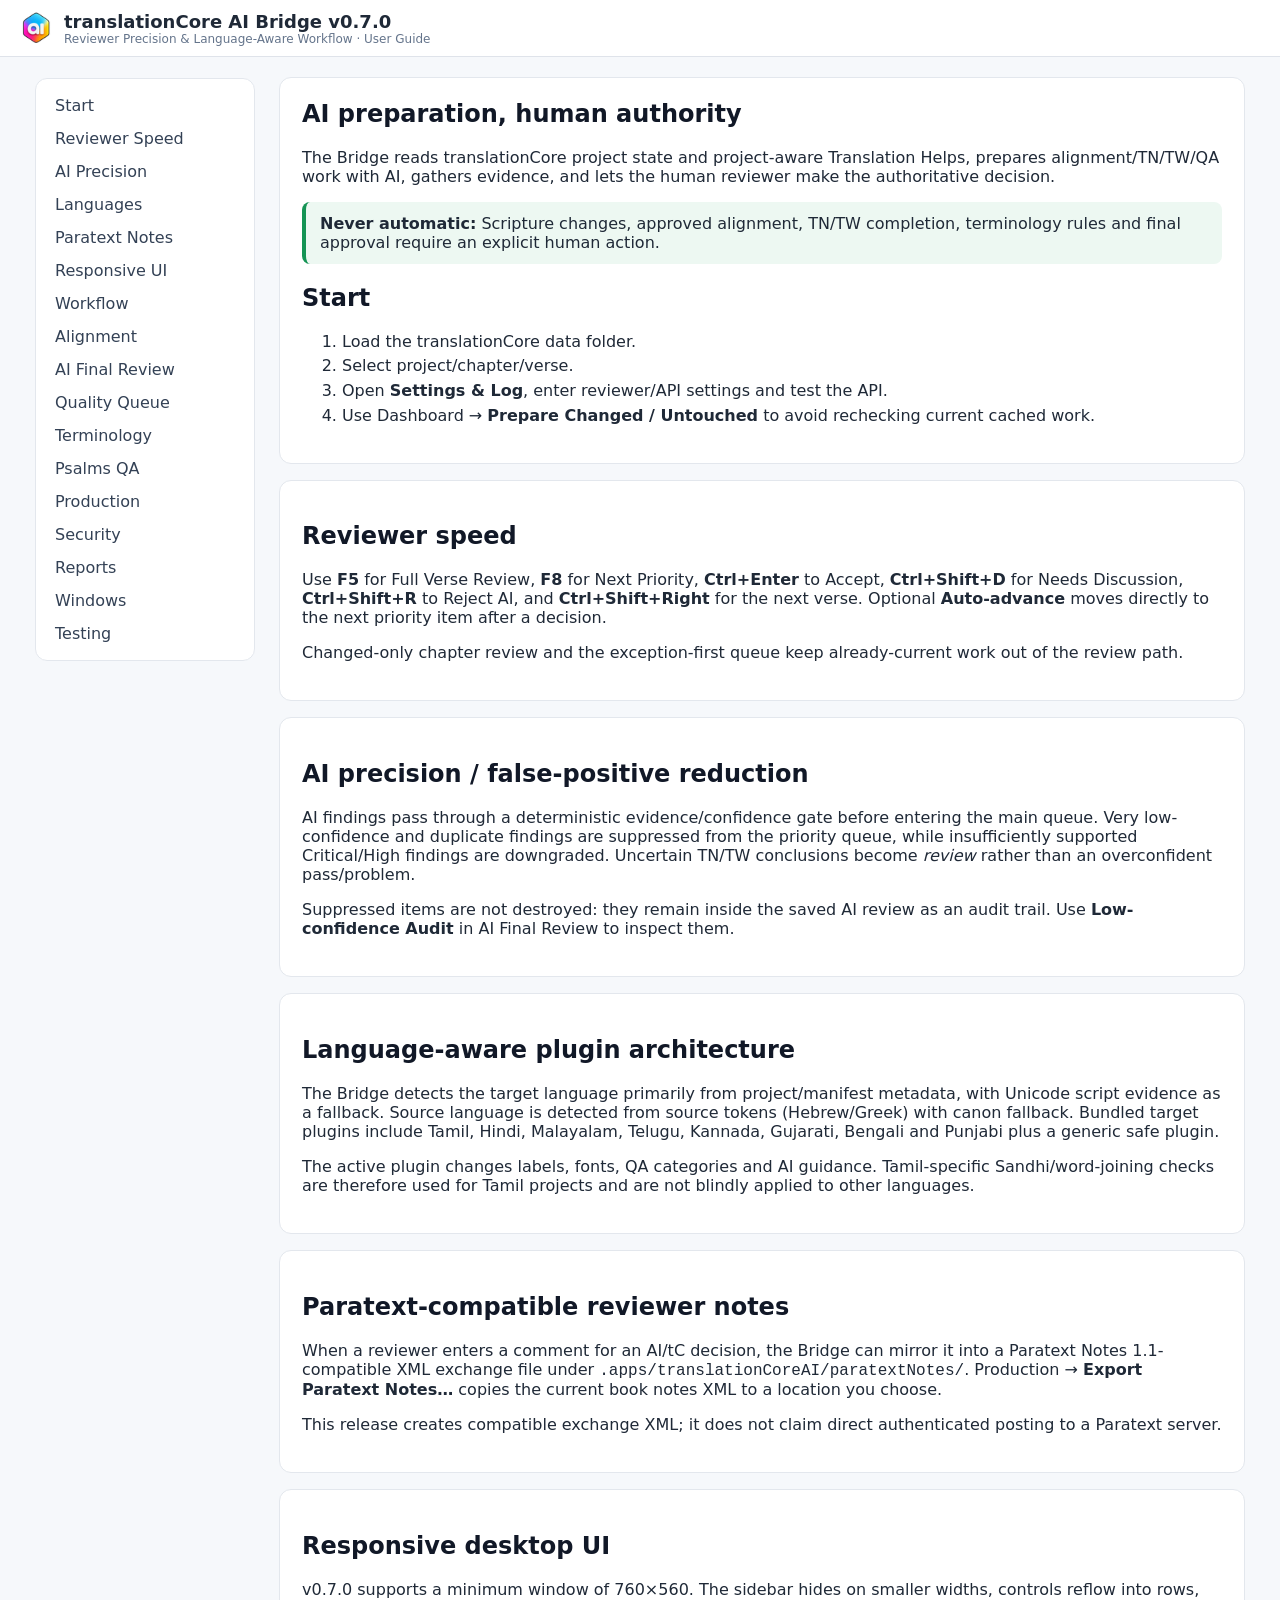
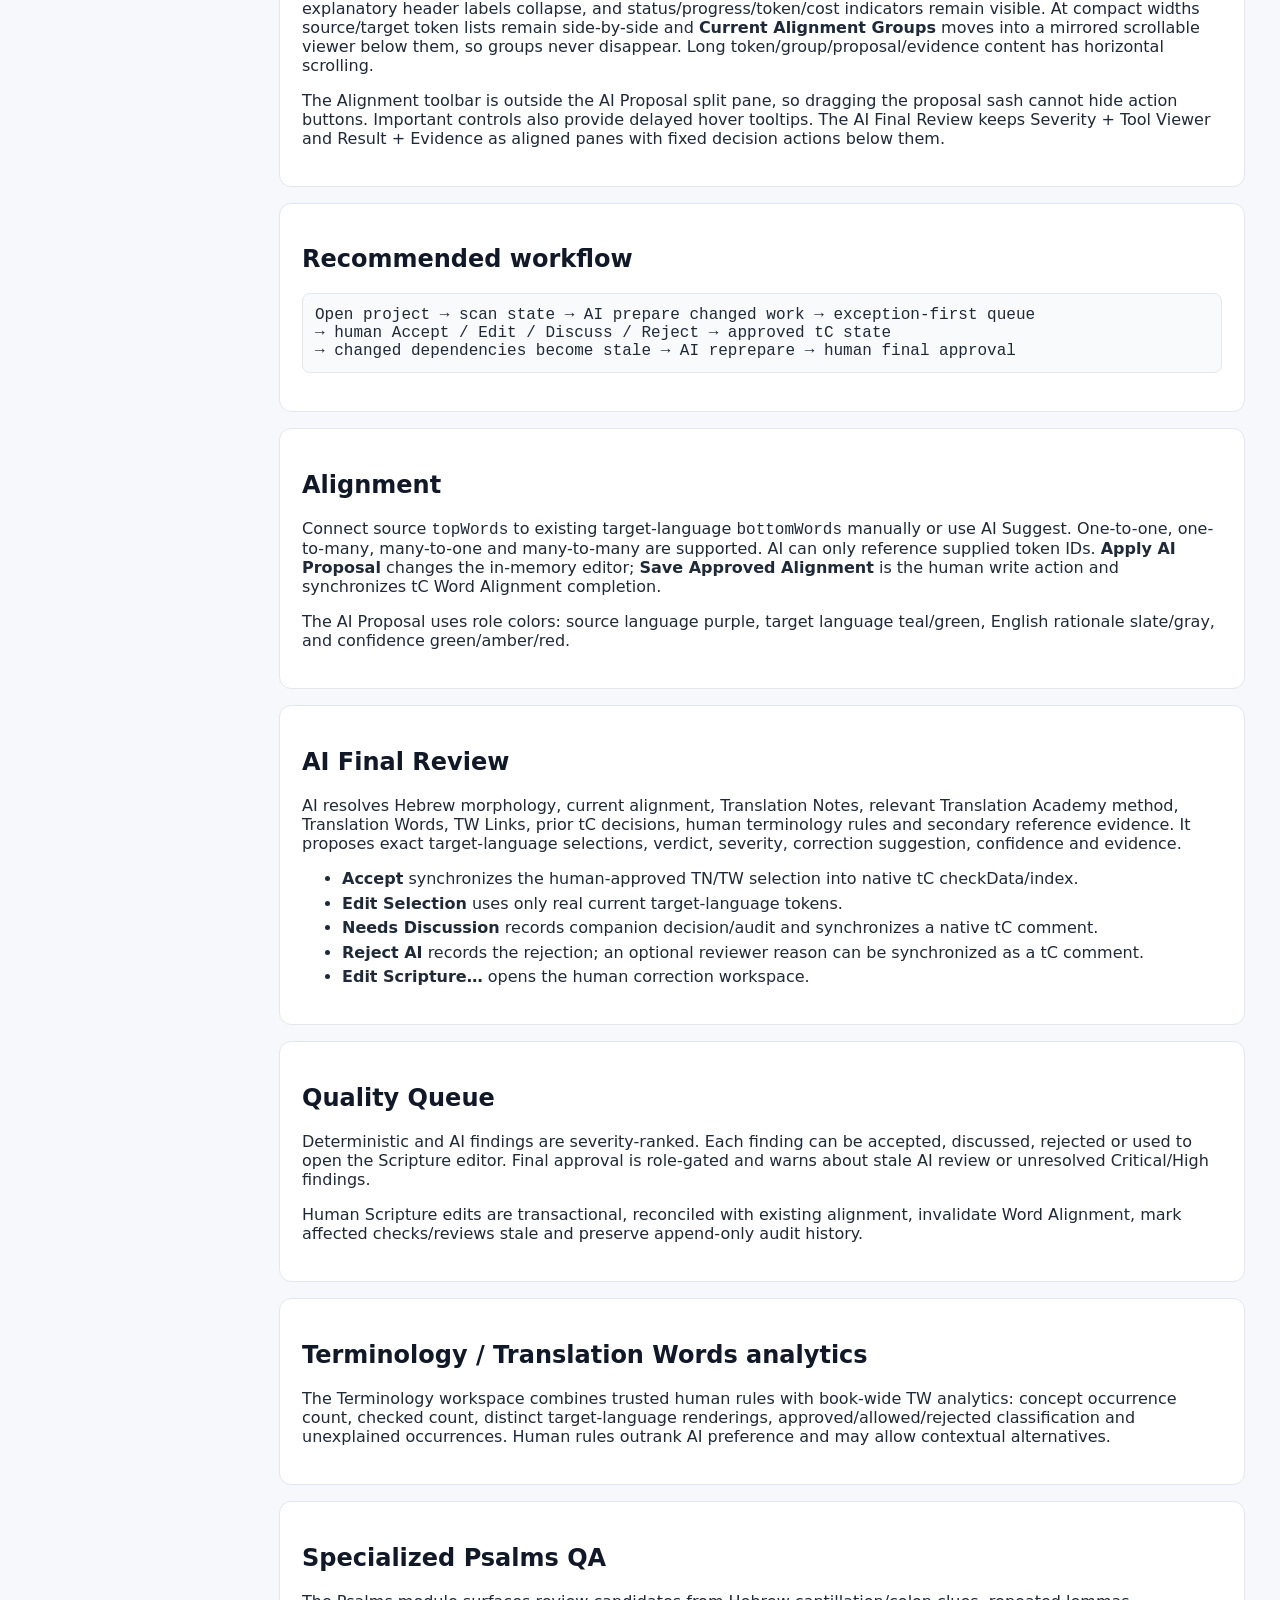
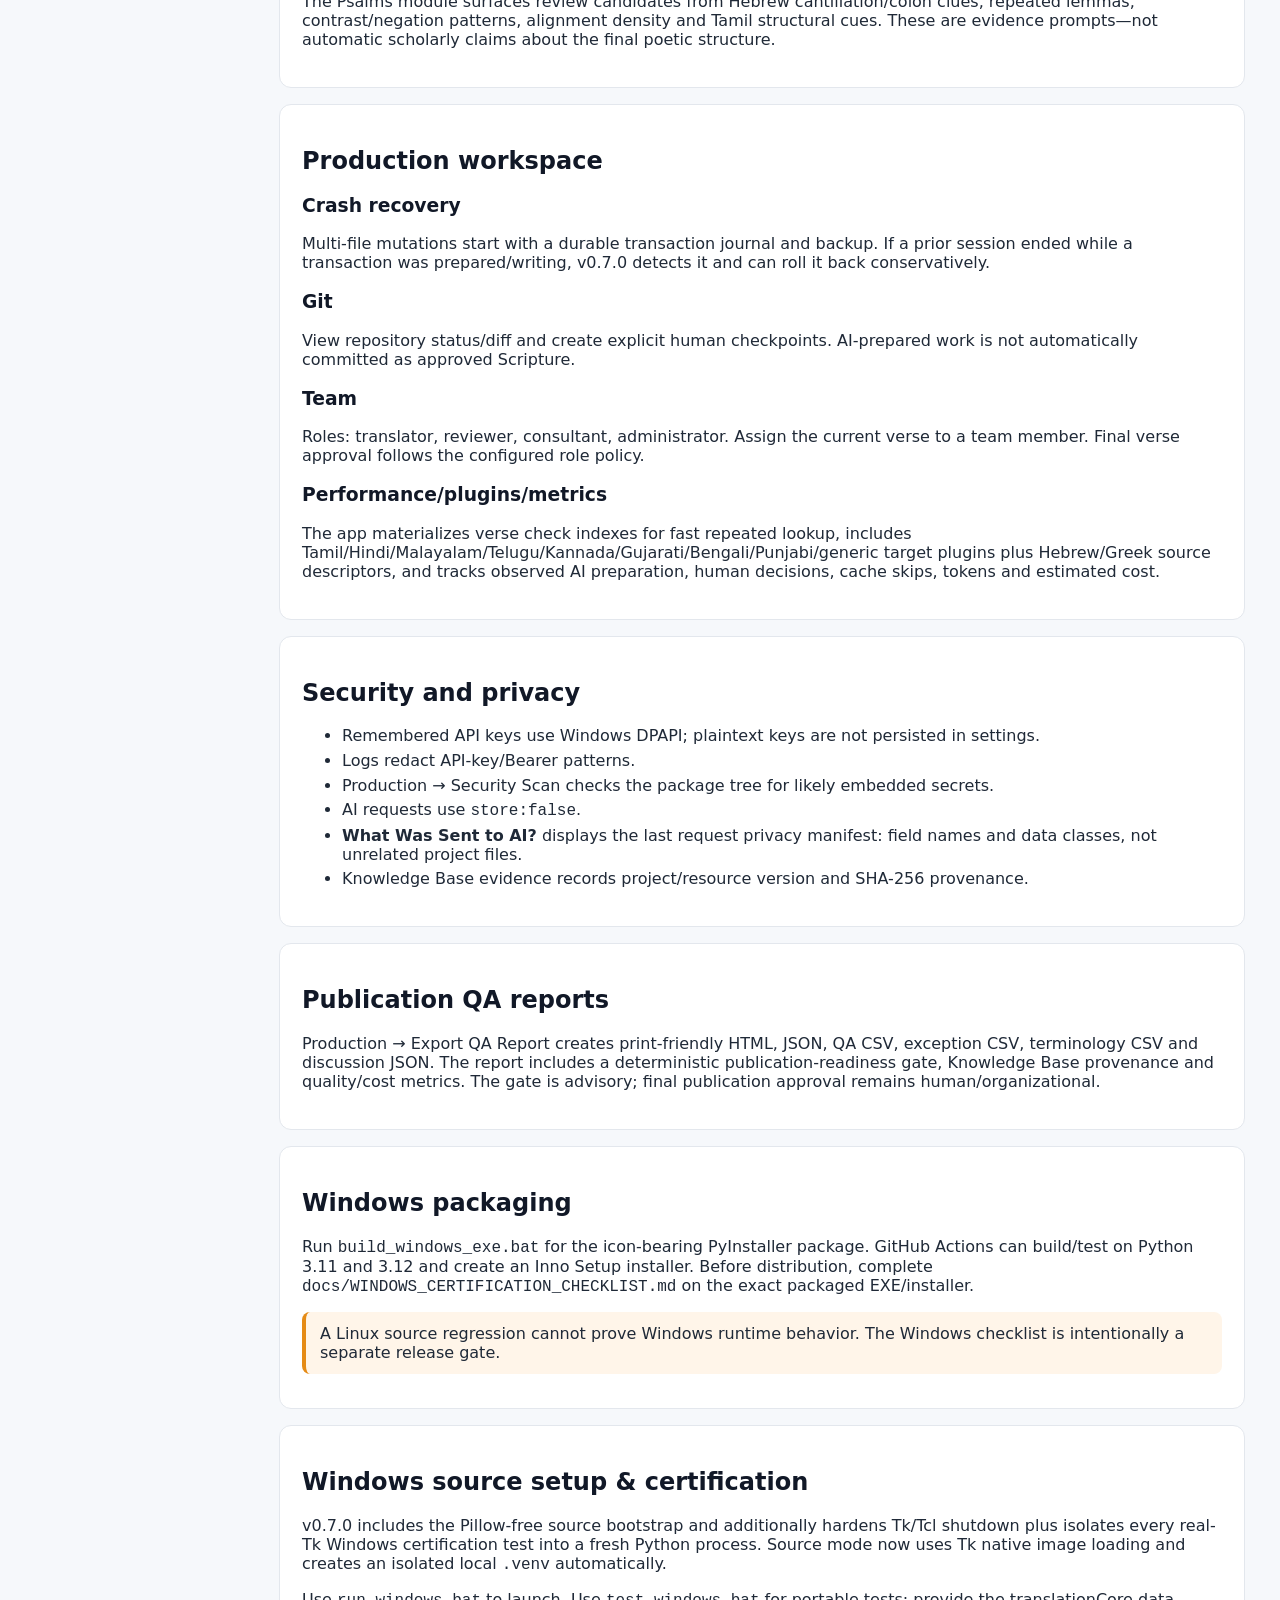
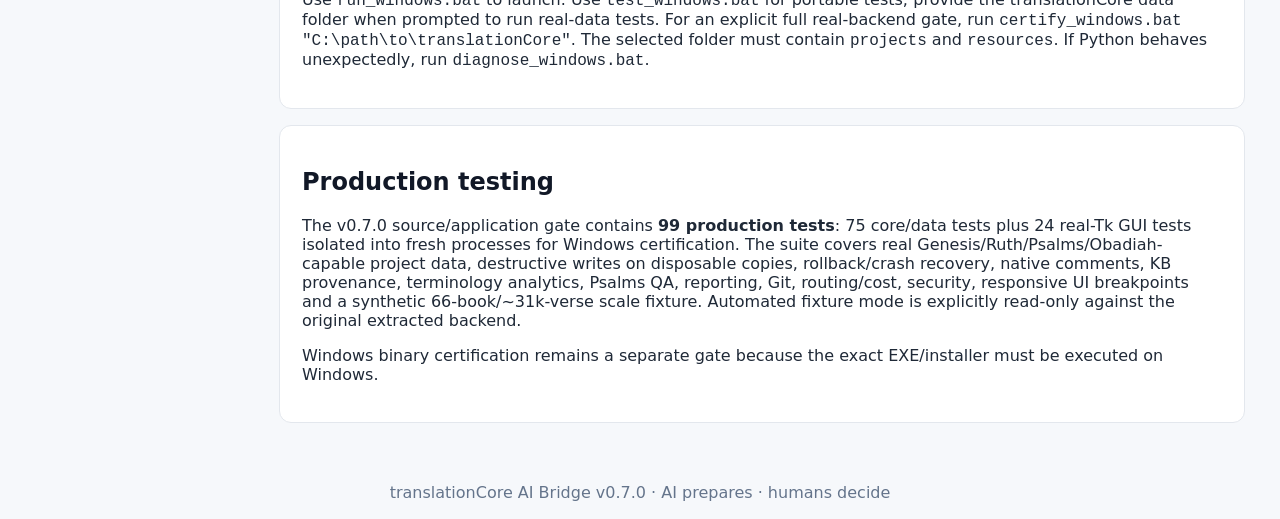
==== userguide/index.html @ 5badaadc "v0.7 updated" ====
<!doctype html>
<html lang="en"><head><meta charset="utf-8"><meta name="viewport" content="width=device-width,initial-scale=1"><title>translationCore AI Bridge v0.7.0 — User Guide</title><link rel="stylesheet" href="styles.css"></head>
<body><header><img src="app_icon_48.png" alt=""><div><strong>translationCore AI Bridge v0.7.0</strong><span>Reviewer Precision & Language-Aware Workflow · User Guide</span></div></header>
<div class="layout"><nav>
<a href="#start">Start</a><a href="#speed">Reviewer Speed</a><a href="#precision">AI Precision</a><a href="#languages">Languages</a><a href="#paratext">Paratext Notes</a><a href="#responsive">Responsive UI</a><a href="#workflow">Workflow</a><a href="#alignment">Alignment</a><a href="#review">AI Final Review</a><a href="#qa">Quality Queue</a><a href="#terms">Terminology</a><a href="#psalms">Psalms QA</a><a href="#production">Production</a><a href="#security">Security</a><a href="#reports">Reports</a><a href="#windows">Windows</a><a href="#testing">Testing</a>
</nav><main>
<section id="start"><h1>AI preparation, human authority</h1><p>The Bridge reads translationCore project state and project-aware Translation Helps, prepares alignment/TN/TW/QA work with AI, gathers evidence, and lets the human reviewer make the authoritative decision.</p><div class="callout"><strong>Never automatic:</strong> Scripture changes, approved alignment, TN/TW completion, terminology rules and final approval require an explicit human action.</div><h2>Start</h2><ol><li>Load the translationCore data folder.</li><li>Select project/chapter/verse.</li><li>Open <strong>Settings &amp; Log</strong>, enter reviewer/API settings and test the API.</li><li>Use Dashboard → <strong>Prepare Changed / Untouched</strong> to avoid rechecking current cached work.</li></ol></section>
<section id="speed"><h2>Reviewer speed</h2><p>Use <strong>F5</strong> for Full Verse Review, <strong>F8</strong> for Next Priority, <strong>Ctrl+Enter</strong> to Accept, <strong>Ctrl+Shift+D</strong> for Needs Discussion, <strong>Ctrl+Shift+R</strong> to Reject AI, and <strong>Ctrl+Shift+Right</strong> for the next verse. Optional <strong>Auto-advance</strong> moves directly to the next priority item after a decision.</p><p>Changed-only chapter review and the exception-first queue keep already-current work out of the review path.</p></section>
<section id="precision"><h2>AI precision / false-positive reduction</h2><p>AI findings pass through a deterministic evidence/confidence gate before entering the main queue. Very low-confidence and duplicate findings are suppressed from the priority queue, while insufficiently supported Critical/High findings are downgraded. Uncertain TN/TW conclusions become <em>review</em> rather than an overconfident pass/problem.</p><p>Suppressed items are not destroyed: they remain inside the saved AI review as an audit trail. Use <strong>Low-confidence Audit</strong> in AI Final Review to inspect them.</p></section>
<section id="languages"><h2>Language-aware plugin architecture</h2><p>The Bridge detects the target language primarily from project/manifest metadata, with Unicode script evidence as a fallback. Source language is detected from source tokens (Hebrew/Greek) with canon fallback. Bundled target plugins include Tamil, Hindi, Malayalam, Telugu, Kannada, Gujarati, Bengali and Punjabi plus a generic safe plugin.</p><p>The active plugin changes labels, fonts, QA categories and AI guidance. Tamil-specific Sandhi/word-joining checks are therefore used for Tamil projects and are not blindly applied to other languages.</p></section>
<section id="paratext"><h2>Paratext-compatible reviewer notes</h2><p>When a reviewer enters a comment for an AI/tC decision, the Bridge can mirror it into a Paratext Notes 1.1-compatible XML exchange file under <code>.apps/translationCoreAI/paratextNotes/</code>. Production → <strong>Export Paratext Notes…</strong> copies the current book notes XML to a location you choose.</p><p>This release creates compatible exchange XML; it does not claim direct authenticated posting to a Paratext server.</p></section>
<section id="responsive"><h2>Responsive desktop UI</h2><p>v0.7.0 supports a minimum window of 760×560. The sidebar hides on smaller widths, controls reflow into rows, explanatory header labels collapse, and status/progress/token/cost indicators remain visible. At compact widths source/target token lists remain side-by-side and <strong>Current Alignment Groups</strong> moves into a mirrored scrollable viewer below them, so groups never disappear. Long token/group/proposal/evidence content has horizontal scrolling.</p><p>The Alignment toolbar is outside the AI Proposal split pane, so dragging the proposal sash cannot hide action buttons. Important controls also provide delayed hover tooltips. The AI Final Review keeps Severity + Tool Viewer and Result + Evidence as aligned panes with fixed decision actions below them.</p></section>
<section id="workflow"><h2>Recommended workflow</h2><pre>Open project → scan state → AI prepare changed work → exception-first queue
→ human Accept / Edit / Discuss / Reject → approved tC state
→ changed dependencies become stale → AI reprepare → human final approval</pre></section>
<section id="alignment"><h2>Alignment</h2><p>Connect source <code>topWords</code> to existing target-language <code>bottomWords</code> manually or use AI Suggest. One-to-one, one-to-many, many-to-one and many-to-many are supported. AI can only reference supplied token IDs. <strong>Apply AI Proposal</strong> changes the in-memory editor; <strong>Save Approved Alignment</strong> is the human write action and synchronizes tC Word Alignment completion.</p><p>The AI Proposal uses role colors: source language purple, target language teal/green, English rationale slate/gray, and confidence green/amber/red.</p></section>
<section id="review"><h2>AI Final Review</h2><p>AI resolves Hebrew morphology, current alignment, Translation Notes, relevant Translation Academy method, Translation Words, TW Links, prior tC decisions, human terminology rules and secondary reference evidence. It proposes exact target-language selections, verdict, severity, correction suggestion, confidence and evidence.</p><ul><li><strong>Accept</strong> synchronizes the human-approved TN/TW selection into native tC checkData/index.</li><li><strong>Edit Selection</strong> uses only real current target-language tokens.</li><li><strong>Needs Discussion</strong> records companion decision/audit and synchronizes a native tC comment.</li><li><strong>Reject AI</strong> records the rejection; an optional reviewer reason can be synchronized as a tC comment.</li><li><strong>Edit Scripture…</strong> opens the human correction workspace.</li></ul></section>
<section id="qa"><h2>Quality Queue</h2><p>Deterministic and AI findings are severity-ranked. Each finding can be accepted, discussed, rejected or used to open the Scripture editor. Final approval is role-gated and warns about stale AI review or unresolved Critical/High findings.</p><p>Human Scripture edits are transactional, reconciled with existing alignment, invalidate Word Alignment, mark affected checks/reviews stale and preserve append-only audit history.</p></section>
<section id="terms"><h2>Terminology / Translation Words analytics</h2><p>The Terminology workspace combines trusted human rules with book-wide TW analytics: concept occurrence count, checked count, distinct target-language renderings, approved/allowed/rejected classification and unexplained occurrences. Human rules outrank AI preference and may allow contextual alternatives.</p></section>
<section id="psalms"><h2>Specialized Psalms QA</h2><p>The Psalms module surfaces review candidates from Hebrew cantillation/colon clues, repeated lemmas, contrast/negation patterns, alignment density and Tamil structural cues. These are evidence prompts—not automatic scholarly claims about the final poetic structure.</p></section>
<section id="production"><h2>Production workspace</h2><h3>Crash recovery</h3><p>Multi-file mutations start with a durable transaction journal and backup. If a prior session ended while a transaction was prepared/writing, v0.7.0 detects it and can roll it back conservatively.</p><h3>Git</h3><p>View repository status/diff and create explicit human checkpoints. AI-prepared work is not automatically committed as approved Scripture.</p><h3>Team</h3><p>Roles: translator, reviewer, consultant, administrator. Assign the current verse to a team member. Final verse approval follows the configured role policy.</p><h3>Performance/plugins/metrics</h3><p>The app materializes verse check indexes for fast repeated lookup, includes Tamil/Hindi/Malayalam/Telugu/Kannada/Gujarati/Bengali/Punjabi/generic target plugins plus Hebrew/Greek source descriptors, and tracks observed AI preparation, human decisions, cache skips, tokens and estimated cost.</p></section>
<section id="security"><h2>Security and privacy</h2><ul><li>Remembered API keys use Windows DPAPI; plaintext keys are not persisted in settings.</li><li>Logs redact API-key/Bearer patterns.</li><li>Production → Security Scan checks the package tree for likely embedded secrets.</li><li>AI requests use <code>store:false</code>.</li><li><strong>What Was Sent to AI?</strong> displays the last request privacy manifest: field names and data classes, not unrelated project files.</li><li>Knowledge Base evidence records project/resource version and SHA-256 provenance.</li></ul></section>
<section id="reports"><h2>Publication QA reports</h2><p>Production → Export QA Report creates print-friendly HTML, JSON, QA CSV, exception CSV, terminology CSV and discussion JSON. The report includes a deterministic publication-readiness gate, Knowledge Base provenance and quality/cost metrics. The gate is advisory; final publication approval remains human/organizational.</p></section>
<section id="windows"><h2>Windows packaging</h2><p>Run <code>build_windows_exe.bat</code> for the icon-bearing PyInstaller package. GitHub Actions can build/test on Python 3.11 and 3.12 and create an Inno Setup installer. Before distribution, complete <code>docs/WINDOWS_CERTIFICATION_CHECKLIST.md</code> on the exact packaged EXE/installer.</p><div class="warning">A Linux source regression cannot prove Windows runtime behavior. The Windows checklist is intentionally a separate release gate.</div></section>
<section id="windows-patch"><h2>Windows source setup & certification</h2><p>v0.7.0 includes the Pillow-free source bootstrap and additionally hardens Tk/Tcl shutdown plus isolates every real-Tk Windows certification test into a fresh Python process. Source mode now uses Tk native image loading and creates an isolated local <code>.venv</code> automatically.</p><p>Use <code>run_windows.bat</code> to launch. Use <code>test_windows.bat</code> for portable tests; provide the translationCore data folder when prompted to run real-data tests. For an explicit full real-backend gate, run <code>certify_windows.bat "C:\path\to\translationCore"</code>. The selected folder must contain <code>projects</code> and <code>resources</code>. If Python behaves unexpectedly, run <code>diagnose_windows.bat</code>.</p></section><section id="testing"><h2>Production testing</h2><p>The v0.7.0 source/application gate contains <strong>99 production tests</strong>: 75 core/data tests plus 24 real-Tk GUI tests isolated into fresh processes for Windows certification. The suite covers real Genesis/Ruth/Psalms/Obadiah-capable project data, destructive writes on disposable copies, rollback/crash recovery, native comments, KB provenance, terminology analytics, Psalms QA, reporting, Git, routing/cost, security, responsive UI breakpoints and a synthetic 66-book/~31k-verse scale fixture. Automated fixture mode is explicitly read-only against the original extracted backend.</p><p>Windows binary certification remains a separate gate because the exact EXE/installer must be executed on Windows.</p></section>
</main></div><footer>translationCore AI Bridge v0.7.0 · AI prepares · humans decide</footer></body></html>
---- userguide/styles.css ----
:root{font-family:Inter,"Segoe UI",system-ui,sans-serif;color:#1f2937;background:#f6f8fb}*{box-sizing:border-box}body{margin:0}header{position:sticky;top:0;z-index:2;display:flex;align-items:center;gap:10px;padding:10px 18px;background:#fff;border-bottom:1px solid #dfe3ea}header img{width:36px;height:36px;border-radius:8px}header strong{display:block;font-size:18px}header span{display:block;color:#64748b;font-size:12px}.layout{display:grid;grid-template-columns:220px minmax(0,980px);gap:24px;max-width:1250px;margin:auto;padding:20px}nav{position:sticky;top:78px;align-self:start;background:#fff;border:1px solid #e3e7ed;border-radius:12px;padding:10px}nav a{display:block;padding:7px 9px;color:#334155;text-decoration:none;border-radius:7px}nav a:hover{background:#eef4ff}main{min-width:0}section{background:#fff;border:1px solid #e3e7ed;border-radius:12px;padding:22px;margin-bottom:16px}h1,h2,h3{color:#111827}h1{margin-top:0}code,pre{font-family:"Cascadia Mono",Consolas,monospace}pre{white-space:pre-wrap;overflow:auto;background:#f8fafc;border:1px solid #e5e7eb;border-radius:8px;padding:12px}.callout,.warning{padding:12px 14px;border-radius:8px;margin:12px 0}.callout{background:#edf8f2;border-left:4px solid #159455}.warning{background:#fff5e9;border-left:4px solid #e58b16}li{margin:.35em 0}footer{text-align:center;color:#64748b;padding:24px}@media(max-width:850px){.layout{grid-template-columns:1fr;padding:10px}nav{position:static;display:flex;overflow:auto;gap:4px}nav a{white-space:nowrap}section{padding:16px}header{position:static}}@media print{nav,footer{display:none}.layout{display:block;max-width:none;padding:0}section{border:0;page-break-inside:avoid}header{position:static}}
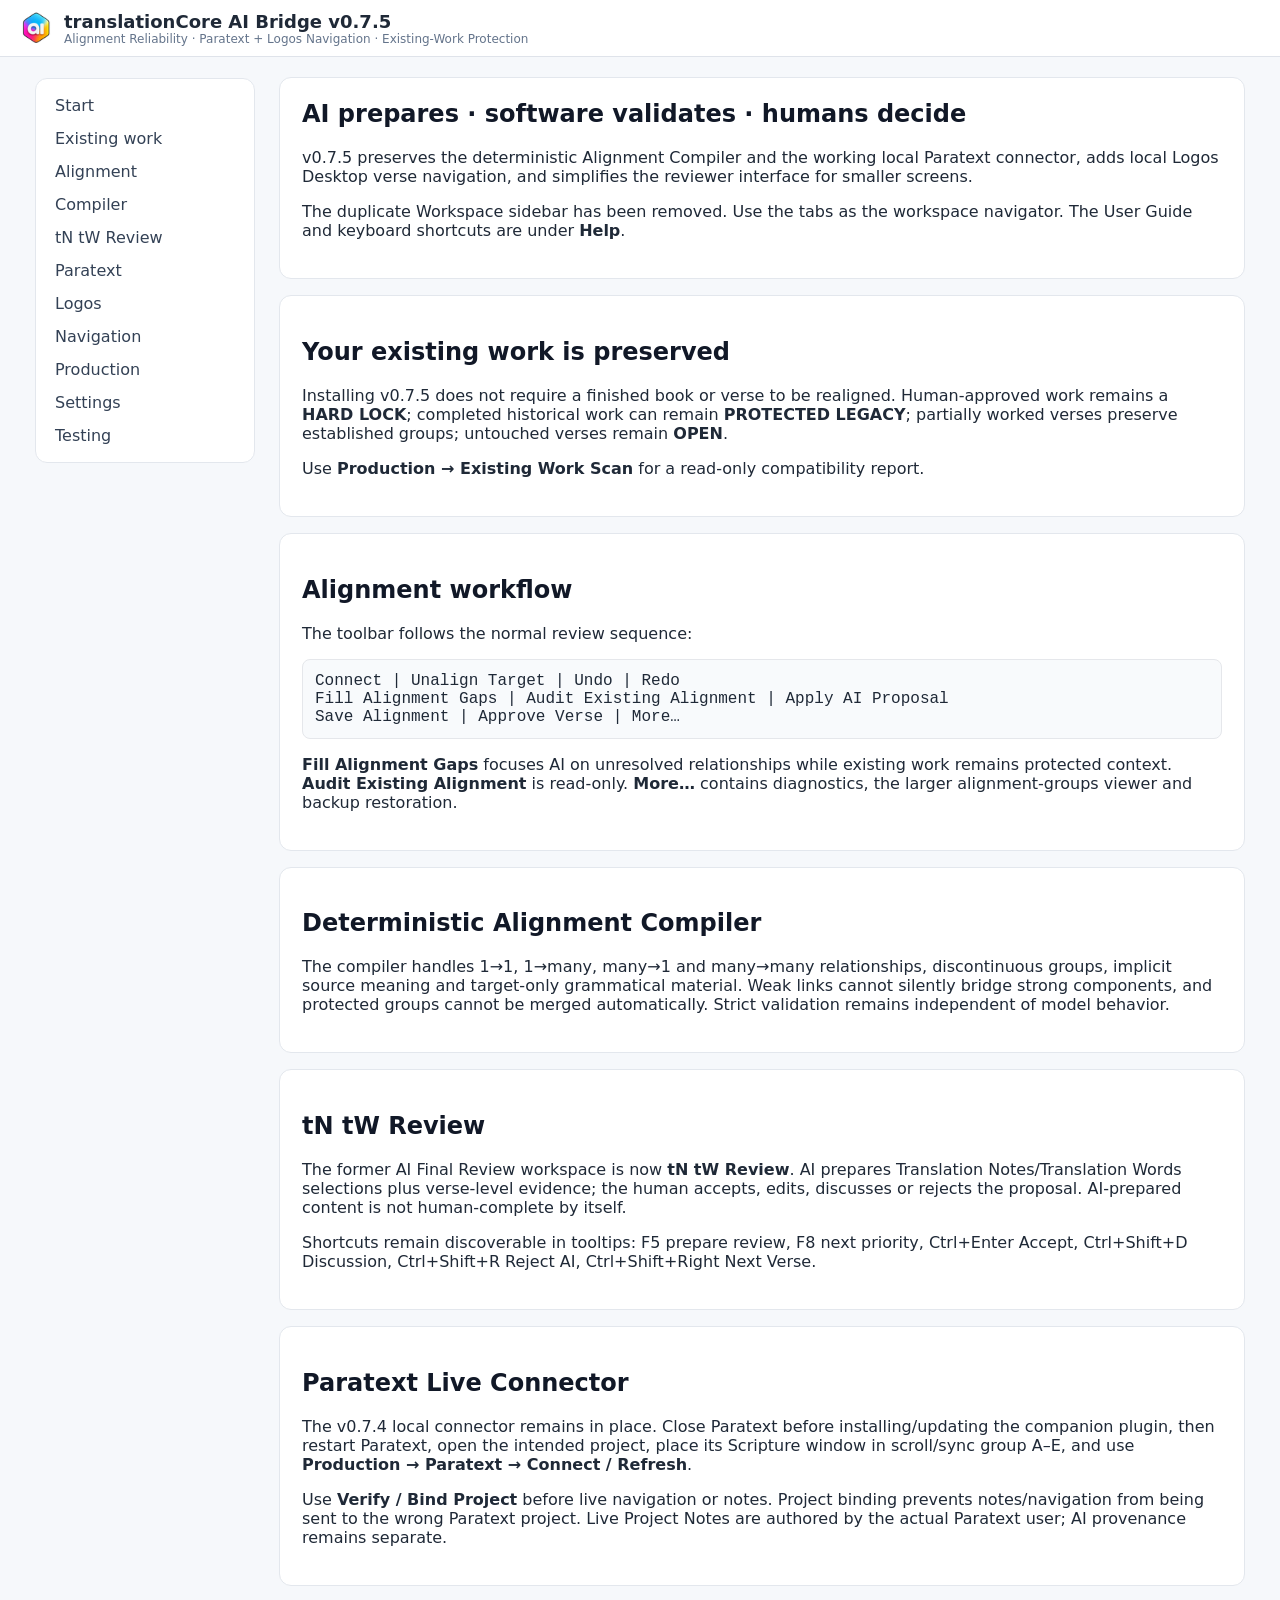
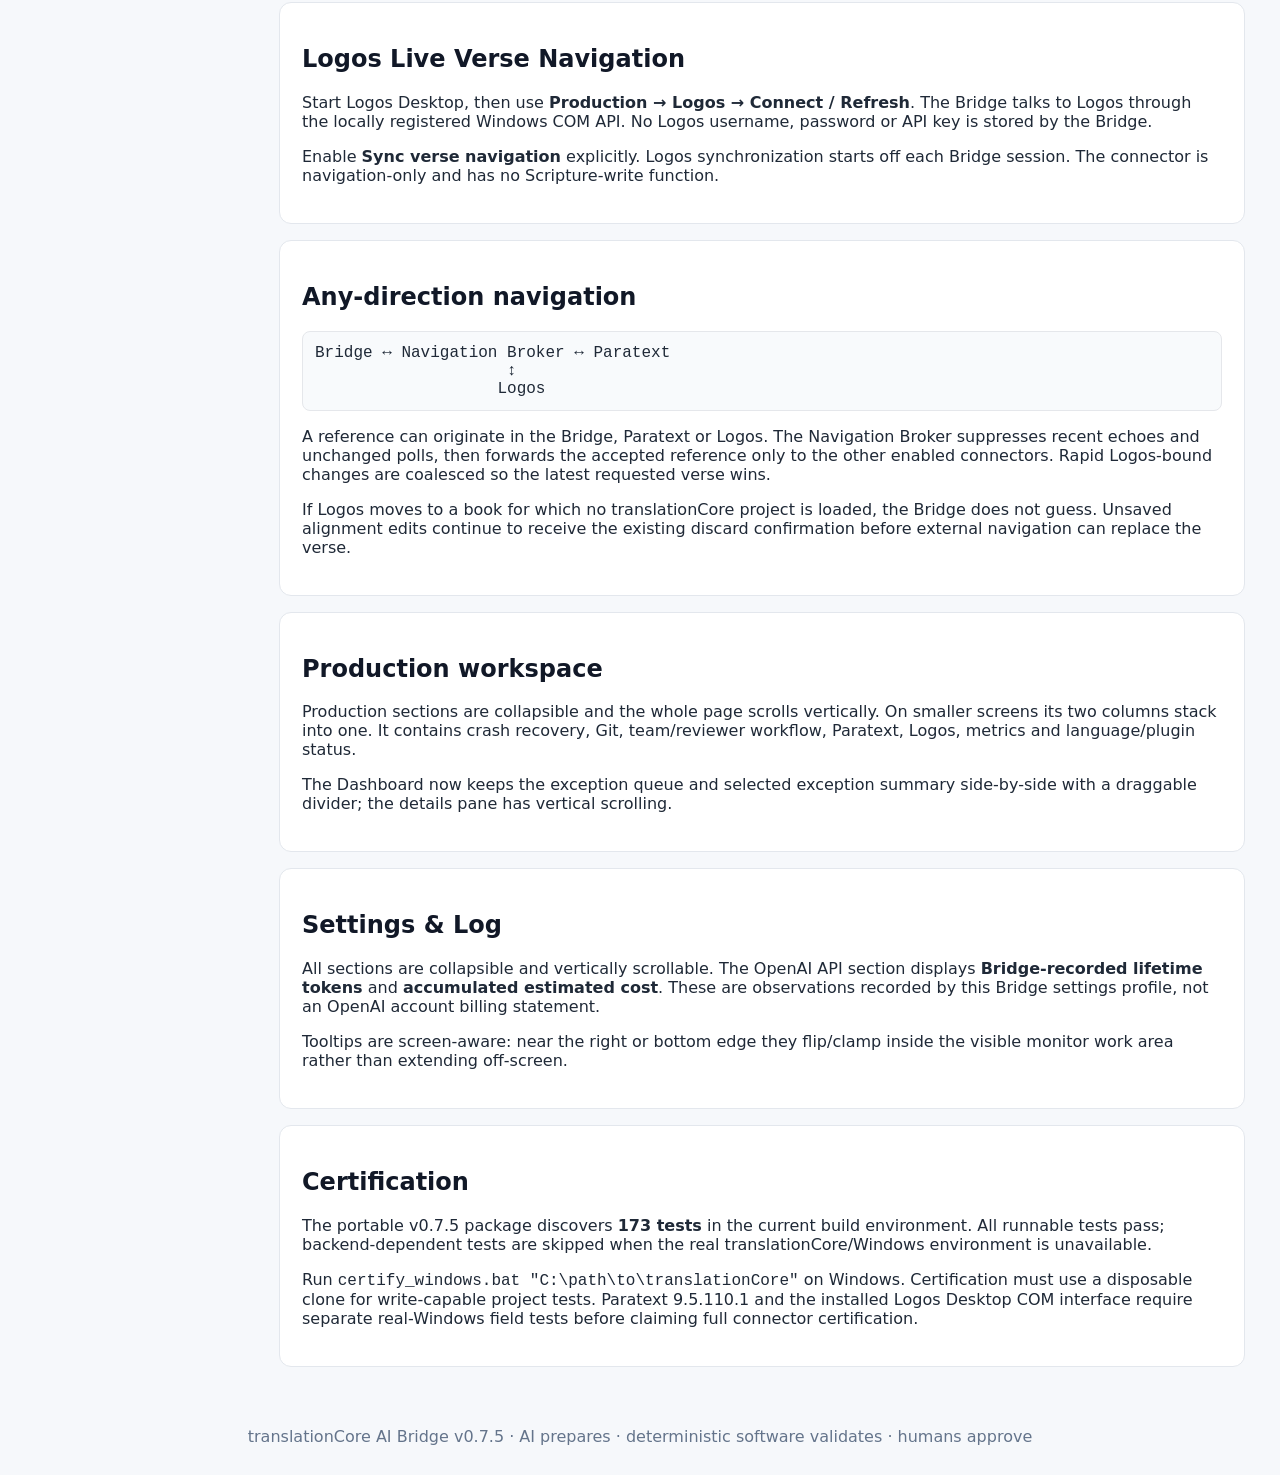
==== commit 40fcd467: "Fixes made by Benz and connectors to paratext and logos" ====
--- a/userguide/index.html
+++ b/userguide/index.html
@@ -1,26 +1,20 @@
 <!doctype html>
-<html lang="en"><head><meta charset="utf-8"><meta name="viewport" content="width=device-width,initial-scale=1"><title>translationCore AI Bridge v0.7.0 — User Guide</title><link rel="stylesheet" href="styles.css"></head>
-<body><header><img src="app_icon_48.png" alt=""><div><strong>translationCore AI Bridge v0.7.0</strong><span>Reviewer Precision & Language-Aware Workflow · User Guide</span></div></header>
-<div class="layout"><nav>
-<a href="#start">Start</a><a href="#speed">Reviewer Speed</a><a href="#precision">AI Precision</a><a href="#languages">Languages</a><a href="#paratext">Paratext Notes</a><a href="#responsive">Responsive UI</a><a href="#workflow">Workflow</a><a href="#alignment">Alignment</a><a href="#review">AI Final Review</a><a href="#qa">Quality Queue</a><a href="#terms">Terminology</a><a href="#psalms">Psalms QA</a><a href="#production">Production</a><a href="#security">Security</a><a href="#reports">Reports</a><a href="#windows">Windows</a><a href="#testing">Testing</a>
-</nav><main>
-<section id="start"><h1>AI preparation, human authority</h1><p>The Bridge reads translationCore project state and project-aware Translation Helps, prepares alignment/TN/TW/QA work with AI, gathers evidence, and lets the human reviewer make the authoritative decision.</p><div class="callout"><strong>Never automatic:</strong> Scripture changes, approved alignment, TN/TW completion, terminology rules and final approval require an explicit human action.</div><h2>Start</h2><ol><li>Load the translationCore data folder.</li><li>Select project/chapter/verse.</li><li>Open <strong>Settings &amp; Log</strong>, enter reviewer/API settings and test the API.</li><li>Use Dashboard → <strong>Prepare Changed / Untouched</strong> to avoid rechecking current cached work.</li></ol></section>
-<section id="speed"><h2>Reviewer speed</h2><p>Use <strong>F5</strong> for Full Verse Review, <strong>F8</strong> for Next Priority, <strong>Ctrl+Enter</strong> to Accept, <strong>Ctrl+Shift+D</strong> for Needs Discussion, <strong>Ctrl+Shift+R</strong> to Reject AI, and <strong>Ctrl+Shift+Right</strong> for the next verse. Optional <strong>Auto-advance</strong> moves directly to the next priority item after a decision.</p><p>Changed-only chapter review and the exception-first queue keep already-current work out of the review path.</p></section>
-<section id="precision"><h2>AI precision / false-positive reduction</h2><p>AI findings pass through a deterministic evidence/confidence gate before entering the main queue. Very low-confidence and duplicate findings are suppressed from the priority queue, while insufficiently supported Critical/High findings are downgraded. Uncertain TN/TW conclusions become <em>review</em> rather than an overconfident pass/problem.</p><p>Suppressed items are not destroyed: they remain inside the saved AI review as an audit trail. Use <strong>Low-confidence Audit</strong> in AI Final Review to inspect them.</p></section>
-<section id="languages"><h2>Language-aware plugin architecture</h2><p>The Bridge detects the target language primarily from project/manifest metadata, with Unicode script evidence as a fallback. Source language is detected from source tokens (Hebrew/Greek) with canon fallback. Bundled target plugins include Tamil, Hindi, Malayalam, Telugu, Kannada, Gujarati, Bengali and Punjabi plus a generic safe plugin.</p><p>The active plugin changes labels, fonts, QA categories and AI guidance. Tamil-specific Sandhi/word-joining checks are therefore used for Tamil projects and are not blindly applied to other languages.</p></section>
-<section id="paratext"><h2>Paratext-compatible reviewer notes</h2><p>When a reviewer enters a comment for an AI/tC decision, the Bridge can mirror it into a Paratext Notes 1.1-compatible XML exchange file under <code>.apps/translationCoreAI/paratextNotes/</code>. Production → <strong>Export Paratext Notes…</strong> copies the current book notes XML to a location you choose.</p><p>This release creates compatible exchange XML; it does not claim direct authenticated posting to a Paratext server.</p></section>
-<section id="responsive"><h2>Responsive desktop UI</h2><p>v0.7.0 supports a minimum window of 760×560. The sidebar hides on smaller widths, controls reflow into rows, explanatory header labels collapse, and status/progress/token/cost indicators remain visible. At compact widths source/target token lists remain side-by-side and <strong>Current Alignment Groups</strong> moves into a mirrored scrollable viewer below them, so groups never disappear. Long token/group/proposal/evidence content has horizontal scrolling.</p><p>The Alignment toolbar is outside the AI Proposal split pane, so dragging the proposal sash cannot hide action buttons. Important controls also provide delayed hover tooltips. The AI Final Review keeps Severity + Tool Viewer and Result + Evidence as aligned panes with fixed decision actions below them.</p></section>
-<section id="workflow"><h2>Recommended workflow</h2><pre>Open project → scan state → AI prepare changed work → exception-first queue
-→ human Accept / Edit / Discuss / Reject → approved tC state
-→ changed dependencies become stale → AI reprepare → human final approval</pre></section>
-<section id="alignment"><h2>Alignment</h2><p>Connect source <code>topWords</code> to existing target-language <code>bottomWords</code> manually or use AI Suggest. One-to-one, one-to-many, many-to-one and many-to-many are supported. AI can only reference supplied token IDs. <strong>Apply AI Proposal</strong> changes the in-memory editor; <strong>Save Approved Alignment</strong> is the human write action and synchronizes tC Word Alignment completion.</p><p>The AI Proposal uses role colors: source language purple, target language teal/green, English rationale slate/gray, and confidence green/amber/red.</p></section>
-<section id="review"><h2>AI Final Review</h2><p>AI resolves Hebrew morphology, current alignment, Translation Notes, relevant Translation Academy method, Translation Words, TW Links, prior tC decisions, human terminology rules and secondary reference evidence. It proposes exact target-language selections, verdict, severity, correction suggestion, confidence and evidence.</p><ul><li><strong>Accept</strong> synchronizes the human-approved TN/TW selection into native tC checkData/index.</li><li><strong>Edit Selection</strong> uses only real current target-language tokens.</li><li><strong>Needs Discussion</strong> records companion decision/audit and synchronizes a native tC comment.</li><li><strong>Reject AI</strong> records the rejection; an optional reviewer reason can be synchronized as a tC comment.</li><li><strong>Edit Scripture…</strong> opens the human correction workspace.</li></ul></section>
-<section id="qa"><h2>Quality Queue</h2><p>Deterministic and AI findings are severity-ranked. Each finding can be accepted, discussed, rejected or used to open the Scripture editor. Final approval is role-gated and warns about stale AI review or unresolved Critical/High findings.</p><p>Human Scripture edits are transactional, reconciled with existing alignment, invalidate Word Alignment, mark affected checks/reviews stale and preserve append-only audit history.</p></section>
-<section id="terms"><h2>Terminology / Translation Words analytics</h2><p>The Terminology workspace combines trusted human rules with book-wide TW analytics: concept occurrence count, checked count, distinct target-language renderings, approved/allowed/rejected classification and unexplained occurrences. Human rules outrank AI preference and may allow contextual alternatives.</p></section>
-<section id="psalms"><h2>Specialized Psalms QA</h2><p>The Psalms module surfaces review candidates from Hebrew cantillation/colon clues, repeated lemmas, contrast/negation patterns, alignment density and Tamil structural cues. These are evidence prompts—not automatic scholarly claims about the final poetic structure.</p></section>
-<section id="production"><h2>Production workspace</h2><h3>Crash recovery</h3><p>Multi-file mutations start with a durable transaction journal and backup. If a prior session ended while a transaction was prepared/writing, v0.7.0 detects it and can roll it back conservatively.</p><h3>Git</h3><p>View repository status/diff and create explicit human checkpoints. AI-prepared work is not automatically committed as approved Scripture.</p><h3>Team</h3><p>Roles: translator, reviewer, consultant, administrator. Assign the current verse to a team member. Final verse approval follows the configured role policy.</p><h3>Performance/plugins/metrics</h3><p>The app materializes verse check indexes for fast repeated lookup, includes Tamil/Hindi/Malayalam/Telugu/Kannada/Gujarati/Bengali/Punjabi/generic target plugins plus Hebrew/Greek source descriptors, and tracks observed AI preparation, human decisions, cache skips, tokens and estimated cost.</p></section>
-<section id="security"><h2>Security and privacy</h2><ul><li>Remembered API keys use Windows DPAPI; plaintext keys are not persisted in settings.</li><li>Logs redact API-key/Bearer patterns.</li><li>Production → Security Scan checks the package tree for likely embedded secrets.</li><li>AI requests use <code>store:false</code>.</li><li><strong>What Was Sent to AI?</strong> displays the last request privacy manifest: field names and data classes, not unrelated project files.</li><li>Knowledge Base evidence records project/resource version and SHA-256 provenance.</li></ul></section>
-<section id="reports"><h2>Publication QA reports</h2><p>Production → Export QA Report creates print-friendly HTML, JSON, QA CSV, exception CSV, terminology CSV and discussion JSON. The report includes a deterministic publication-readiness gate, Knowledge Base provenance and quality/cost metrics. The gate is advisory; final publication approval remains human/organizational.</p></section>
-<section id="windows"><h2>Windows packaging</h2><p>Run <code>build_windows_exe.bat</code> for the icon-bearing PyInstaller package. GitHub Actions can build/test on Python 3.11 and 3.12 and create an Inno Setup installer. Before distribution, complete <code>docs/WINDOWS_CERTIFICATION_CHECKLIST.md</code> on the exact packaged EXE/installer.</p><div class="warning">A Linux source regression cannot prove Windows runtime behavior. The Windows checklist is intentionally a separate release gate.</div></section>
-<section id="windows-patch"><h2>Windows source setup & certification</h2><p>v0.7.0 includes the Pillow-free source bootstrap and additionally hardens Tk/Tcl shutdown plus isolates every real-Tk Windows certification test into a fresh Python process. Source mode now uses Tk native image loading and creates an isolated local <code>.venv</code> automatically.</p><p>Use <code>run_windows.bat</code> to launch. Use <code>test_windows.bat</code> for portable tests; provide the translationCore data folder when prompted to run real-data tests. For an explicit full real-backend gate, run <code>certify_windows.bat "C:\path\to\translationCore"</code>. The selected folder must contain <code>projects</code> and <code>resources</code>. If Python behaves unexpectedly, run <code>diagnose_windows.bat</code>.</p></section><section id="testing"><h2>Production testing</h2><p>The v0.7.0 source/application gate contains <strong>99 production tests</strong>: 75 core/data tests plus 24 real-Tk GUI tests isolated into fresh processes for Windows certification. The suite covers real Genesis/Ruth/Psalms/Obadiah-capable project data, destructive writes on disposable copies, rollback/crash recovery, native comments, KB provenance, terminology analytics, Psalms QA, reporting, Git, routing/cost, security, responsive UI breakpoints and a synthetic 66-book/~31k-verse scale fixture. Automated fixture mode is explicitly read-only against the original extracted backend.</p><p>Windows binary certification remains a separate gate because the exact EXE/installer must be executed on Windows.</p></section>
-</main></div><footer>translationCore AI Bridge v0.7.0 · AI prepares · humans decide</footer></body></html>
+<html lang="en"><head><meta charset="utf-8"><meta name="viewport" content="width=device-width,initial-scale=1"><title>translationCore AI Bridge v0.7.5 — User Guide</title><link rel="stylesheet" href="styles.css"></head>
+<body><header><img src="app_icon_48.png" alt=""><div><strong>translationCore AI Bridge v0.7.5</strong><span>Alignment Reliability · Paratext + Logos Navigation · Existing-Work Protection</span></div></header>
+<div class="layout"><nav><a href="#start">Start</a><a href="#existing">Existing work</a><a href="#alignment">Alignment</a><a href="#compiler">Compiler</a><a href="#review">tN tW Review</a><a href="#paratext">Paratext</a><a href="#logos">Logos</a><a href="#navigation">Navigation</a><a href="#production">Production</a><a href="#settings">Settings</a><a href="#testing">Testing</a></nav><main>
+<section id="start"><h1>AI prepares · software validates · humans decide</h1><p>v0.7.5 preserves the deterministic Alignment Compiler and the working local Paratext connector, adds local Logos Desktop verse navigation, and simplifies the reviewer interface for smaller screens.</p><p>The duplicate Workspace sidebar has been removed. Use the tabs as the workspace navigator. The User Guide and keyboard shortcuts are under <strong>Help</strong>.</p></section>
+<section id="existing"><h2>Your existing work is preserved</h2><p>Installing v0.7.5 does not require a finished book or verse to be realigned. Human-approved work remains a <strong>HARD LOCK</strong>; completed historical work can remain <strong>PROTECTED LEGACY</strong>; partially worked verses preserve established groups; untouched verses remain <strong>OPEN</strong>.</p><p>Use <strong>Production → Existing Work Scan</strong> for a read-only compatibility report.</p></section>
+<section id="alignment"><h2>Alignment workflow</h2><p>The toolbar follows the normal review sequence:</p><pre>Connect | Unalign Target | Undo | Redo
+Fill Alignment Gaps | Audit Existing Alignment | Apply AI Proposal
+Save Alignment | Approve Verse | More…</pre><p><strong>Fill Alignment Gaps</strong> focuses AI on unresolved relationships while existing work remains protected context. <strong>Audit Existing Alignment</strong> is read-only. <strong>More…</strong> contains diagnostics, the larger alignment-groups viewer and backup restoration.</p></section>
+<section id="compiler"><h2>Deterministic Alignment Compiler</h2><p>The compiler handles 1→1, 1→many, many→1 and many→many relationships, discontinuous groups, implicit source meaning and target-only grammatical material. Weak links cannot silently bridge strong components, and protected groups cannot be merged automatically. Strict validation remains independent of model behavior.</p></section>
+<section id="review"><h2>tN tW Review</h2><p>The former AI Final Review workspace is now <strong>tN tW Review</strong>. AI prepares Translation Notes/Translation Words selections plus verse-level evidence; the human accepts, edits, discusses or rejects the proposal. AI-prepared content is not human-complete by itself.</p><p>Shortcuts remain discoverable in tooltips: F5 prepare review, F8 next priority, Ctrl+Enter Accept, Ctrl+Shift+D Discussion, Ctrl+Shift+R Reject AI, Ctrl+Shift+Right Next Verse.</p></section>
+<section id="paratext"><h2>Paratext Live Connector</h2><p>The v0.7.4 local connector remains in place. Close Paratext before installing/updating the companion plugin, then restart Paratext, open the intended project, place its Scripture window in scroll/sync group A–E, and use <strong>Production → Paratext → Connect / Refresh</strong>.</p><p>Use <strong>Verify / Bind Project</strong> before live navigation or notes. Project binding prevents notes/navigation from being sent to the wrong Paratext project. Live Project Notes are authored by the actual Paratext user; AI provenance remains separate.</p></section>
+<section id="logos"><h2>Logos Live Verse Navigation</h2><p>Start Logos Desktop, then use <strong>Production → Logos → Connect / Refresh</strong>. The Bridge talks to Logos through the locally registered Windows COM API. No Logos username, password or API key is stored by the Bridge.</p><p>Enable <strong>Sync verse navigation</strong> explicitly. Logos synchronization starts off each Bridge session. The connector is navigation-only and has no Scripture-write function.</p></section>
+<section id="navigation"><h2>Any-direction navigation</h2><pre>Bridge ↔ Navigation Broker ↔ Paratext
+                    ↕
+                   Logos</pre><p>A reference can originate in the Bridge, Paratext or Logos. The Navigation Broker suppresses recent echoes and unchanged polls, then forwards the accepted reference only to the other enabled connectors. Rapid Logos-bound changes are coalesced so the latest requested verse wins.</p><p>If Logos moves to a book for which no translationCore project is loaded, the Bridge does not guess. Unsaved alignment edits continue to receive the existing discard confirmation before external navigation can replace the verse.</p></section>
+<section id="production"><h2>Production workspace</h2><p>Production sections are collapsible and the whole page scrolls vertically. On smaller screens its two columns stack into one. It contains crash recovery, Git, team/reviewer workflow, Paratext, Logos, metrics and language/plugin status.</p><p>The Dashboard now keeps the exception queue and selected exception summary side-by-side with a draggable divider; the details pane has vertical scrolling.</p></section>
+<section id="settings"><h2>Settings &amp; Log</h2><p>All sections are collapsible and vertically scrollable. The OpenAI API section displays <strong>Bridge-recorded lifetime tokens</strong> and <strong>accumulated estimated cost</strong>. These are observations recorded by this Bridge settings profile, not an OpenAI account billing statement.</p><p>Tooltips are screen-aware: near the right or bottom edge they flip/clamp inside the visible monitor work area rather than extending off-screen.</p></section>
+<section id="testing"><h2>Certification</h2><p>The portable v0.7.5 package discovers <strong>173 tests</strong> in the current build environment. All runnable tests pass; backend-dependent tests are skipped when the real translationCore/Windows environment is unavailable.</p><p>Run <code>certify_windows.bat "C:\path\to\translationCore"</code> on Windows. Certification must use a disposable clone for write-capable project tests. Paratext 9.5.110.1 and the installed Logos Desktop COM interface require separate real-Windows field tests before claiming full connector certification.</p></section>
+</main></div><footer>translationCore AI Bridge v0.7.5 · AI prepares · deterministic software validates · humans approve</footer></body></html>
